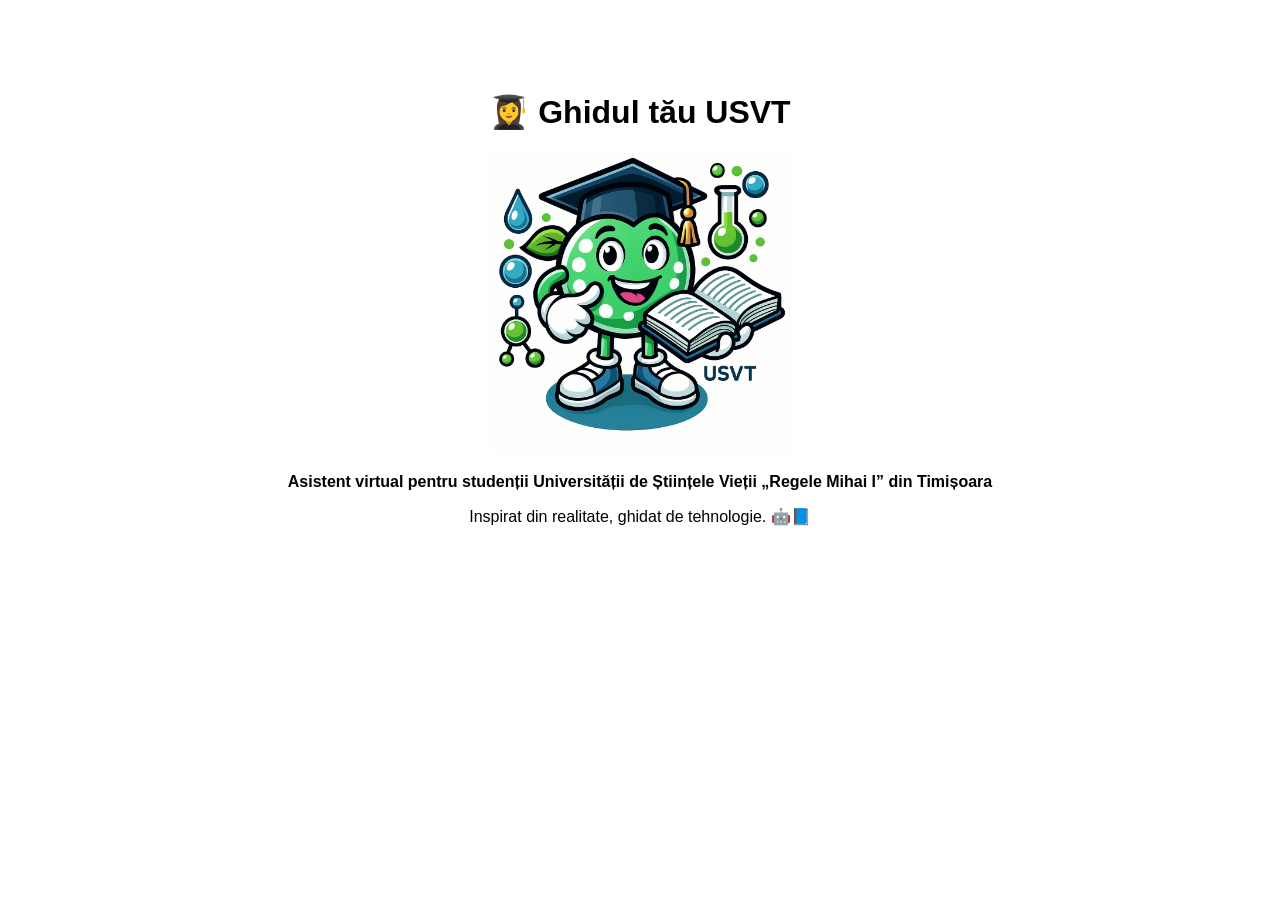
==== index.html @ 1b0dd939 "Adăugat fișier index.html Primul fișier HTML pentru afișarea publică a proiectului Ghidul tău USVT p" ====
<!DOCTYPE html>
<html lang="ro">
<head>
  <meta charset="UTF-8">
  <meta name="viewport" content="width=device-width, initial-scale=1.0">
  <title>Ghidul tău USVT</title>
</head>
<body style="font-family: sans-serif; text-align: center; padding: 4em;">
  <h1>👩‍🎓 Ghidul tău USVT</h1>
  <img src="ghidul-tau-usvt.png" alt="Ghidul tău USVT" style="max-width: 300px;">
  <p><strong>Asistent virtual pentru studenții Universității de Științele Vieții „Regele Mihai I” din Timișoara</strong></p>
  <p>Inspirat din realitate, ghidat de tehnologie. 🤖📘</p>
</body>
</html>
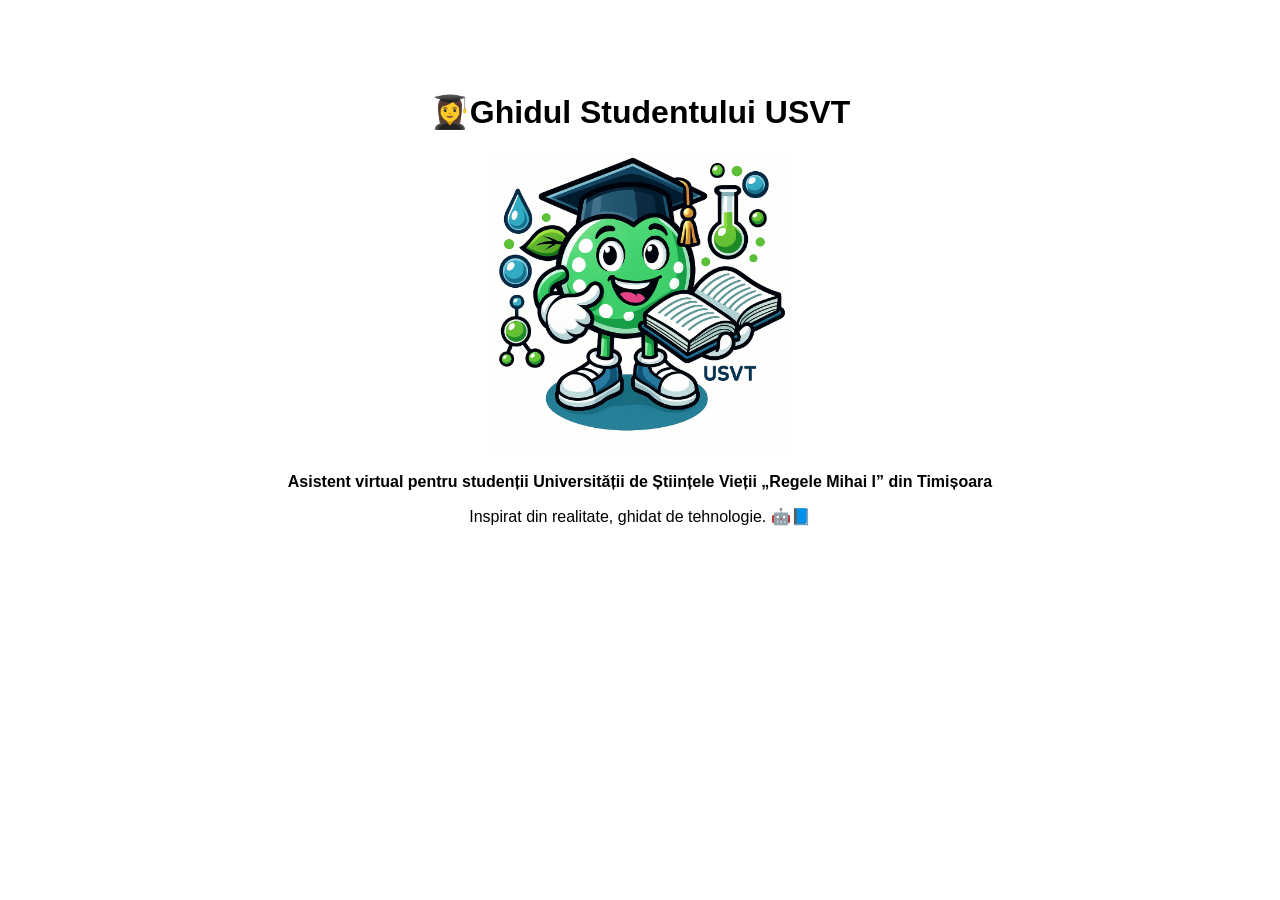
==== commit c717c564: "Update header text for USVT guide" ====
--- a/index.html
+++ b/index.html
@@ -6,7 +6,7 @@
   <title>Ghidul tău USVT</title>
 </head>
 <body style="font-family: sans-serif; text-align: center; padding: 4em;">
-  <h1>👩‍🎓 Ghidul tău USVT</h1>
+  <h1>👩‍🎓Ghidul Studentului USVT</h1>
   <img src="ghidul-tau-usvt.png" alt="Ghidul tău USVT" style="max-width: 300px;">
   <p><strong>Asistent virtual pentru studenții Universității de Științele Vieții „Regele Mihai I” din Timișoara</strong></p>
   <p>Inspirat din realitate, ghidat de tehnologie. 🤖📘</p>
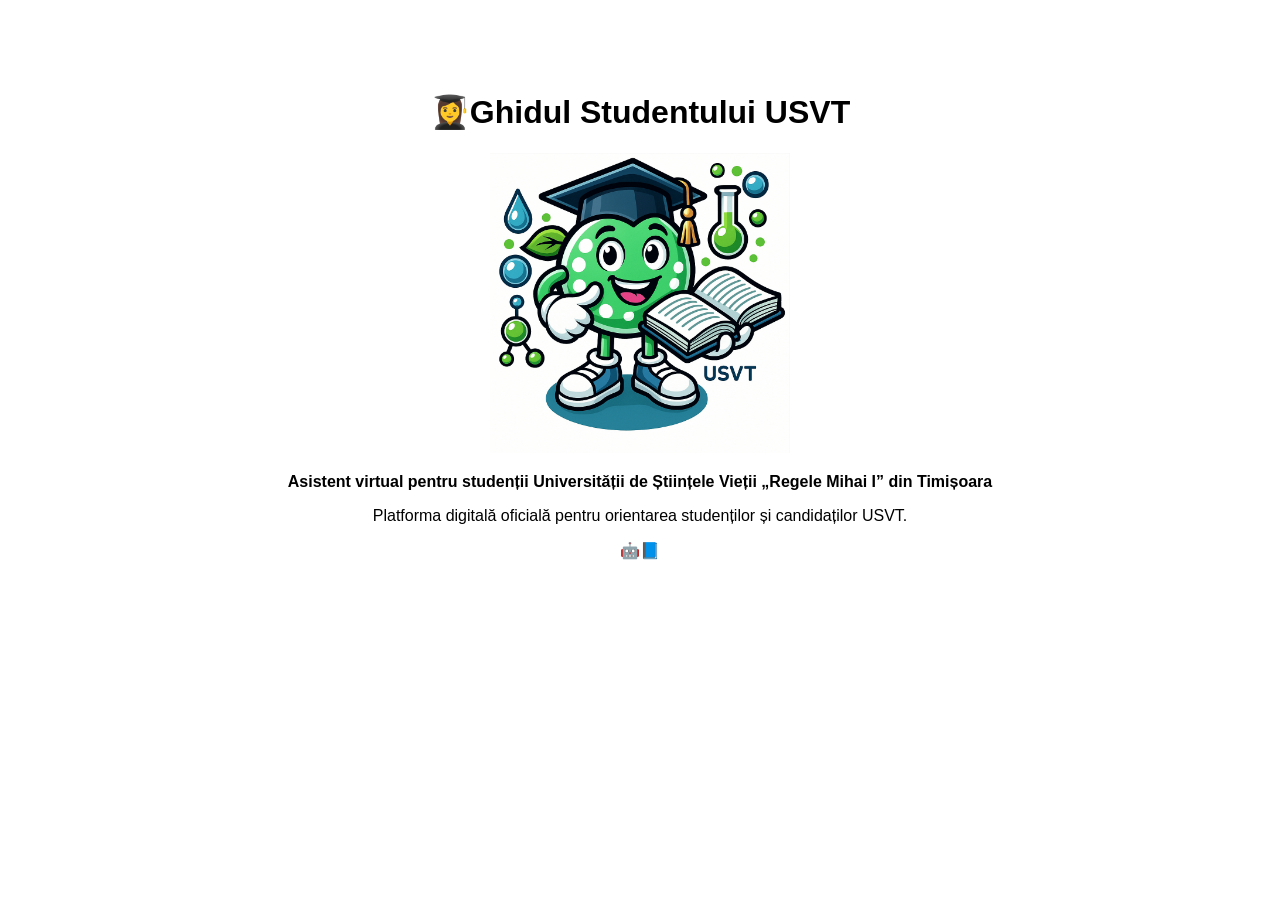
==== commit 1bdbc0f4: "Update description in index.html" ====
--- a/index.html
+++ b/index.html
@@ -3,12 +3,12 @@
 <head>
   <meta charset="UTF-8">
   <meta name="viewport" content="width=device-width, initial-scale=1.0">
-  <title>Ghidul tău USVT</title>
+  <title>Ghidul Studentului USVT</title>
 </head>
 <body style="font-family: sans-serif; text-align: center; padding: 4em;">
   <h1>👩‍🎓Ghidul Studentului USVT</h1>
   <img src="ghidul-tau-usvt.png" alt="Ghidul tău USVT" style="max-width: 300px;">
   <p><strong>Asistent virtual pentru studenții Universității de Științele Vieții „Regele Mihai I” din Timișoara</strong></p>
-  <p>Inspirat din realitate, ghidat de tehnologie. 🤖📘</p>
+  <p> <p>Platforma digitală oficială pentru orientarea studenților și candidaților USVT.</p> 🤖📘</p>
 </body>
 </html>
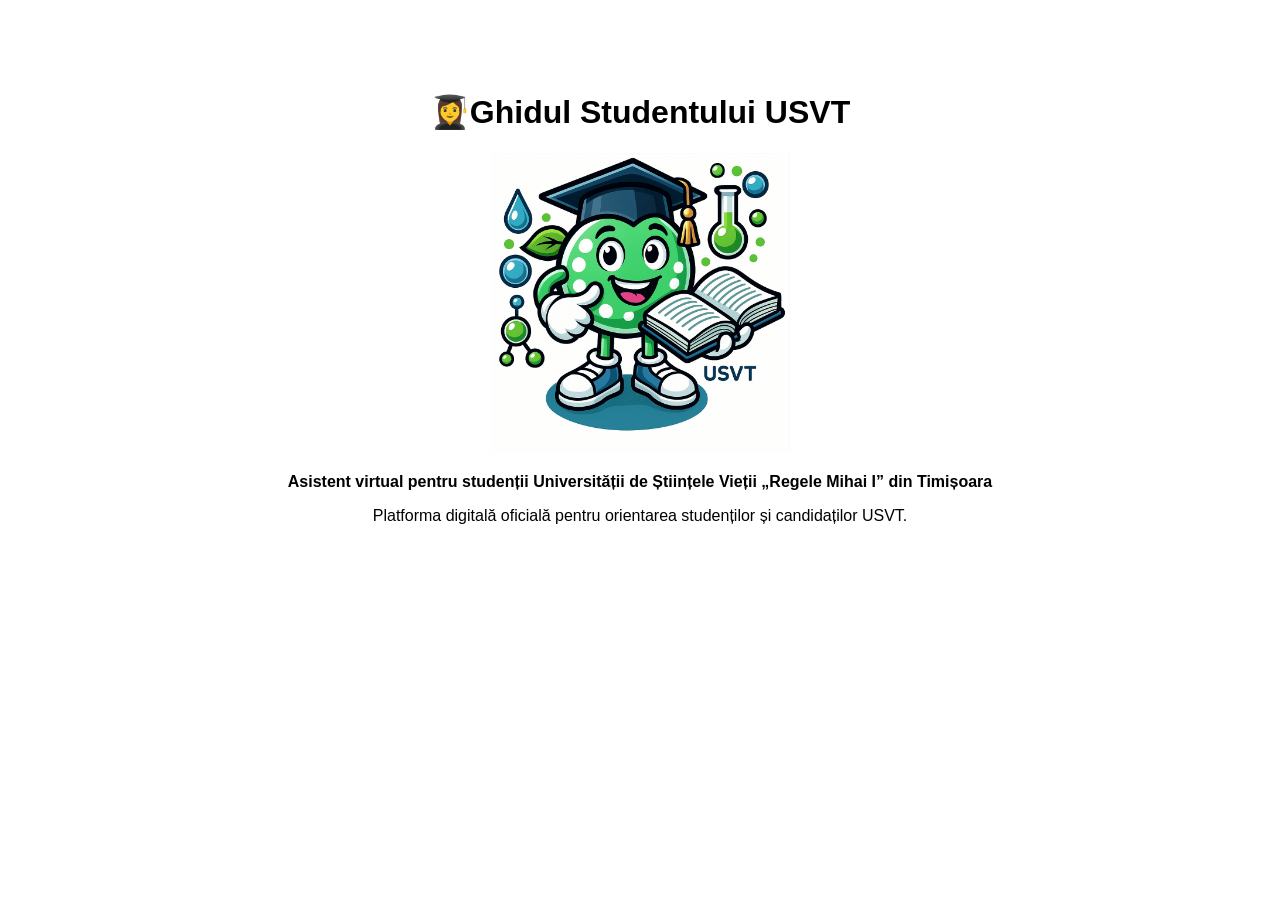
==== commit 54688626: "Add Tawk.to live chat script and clean up HTML Adaugare chat USVT" ====
--- a/index.html
+++ b/index.html
@@ -9,6 +9,22 @@
   <h1>👩‍🎓Ghidul Studentului USVT</h1>
   <img src="ghidul-tau-usvt.png" alt="Ghidul tău USVT" style="max-width: 300px;">
   <p><strong>Asistent virtual pentru studenții Universității de Științele Vieții „Regele Mihai I” din Timișoara</strong></p>
-  <p> <p>Platforma digitală oficială pentru orientarea studenților și candidaților USVT.</p> 🤖📘</p>
+ <p>Platforma digitală oficială pentru orientarea studenților și candidaților USVT.</p>
+
+<!--Start of Tawk.to Script-->
+<script type="text/javascript">
+var Tawk_API=Tawk_API||{}, Tawk_LoadStart=new Date();
+(function(){
+var s1=document.createElement("script"),s0=document.getElementsByTagName("script")[0];
+s1.async=true;
+s1.src='https://embed.tawk.to/....';
+s1.charset='UTF-8';
+s1.setAttribute('crossorigin','*');
+s0.parentNode.insertBefore(s1,s0);
+})();
+</script>
+<!--End of Tawk.to Script-->
+
 </body>
 </html>
+
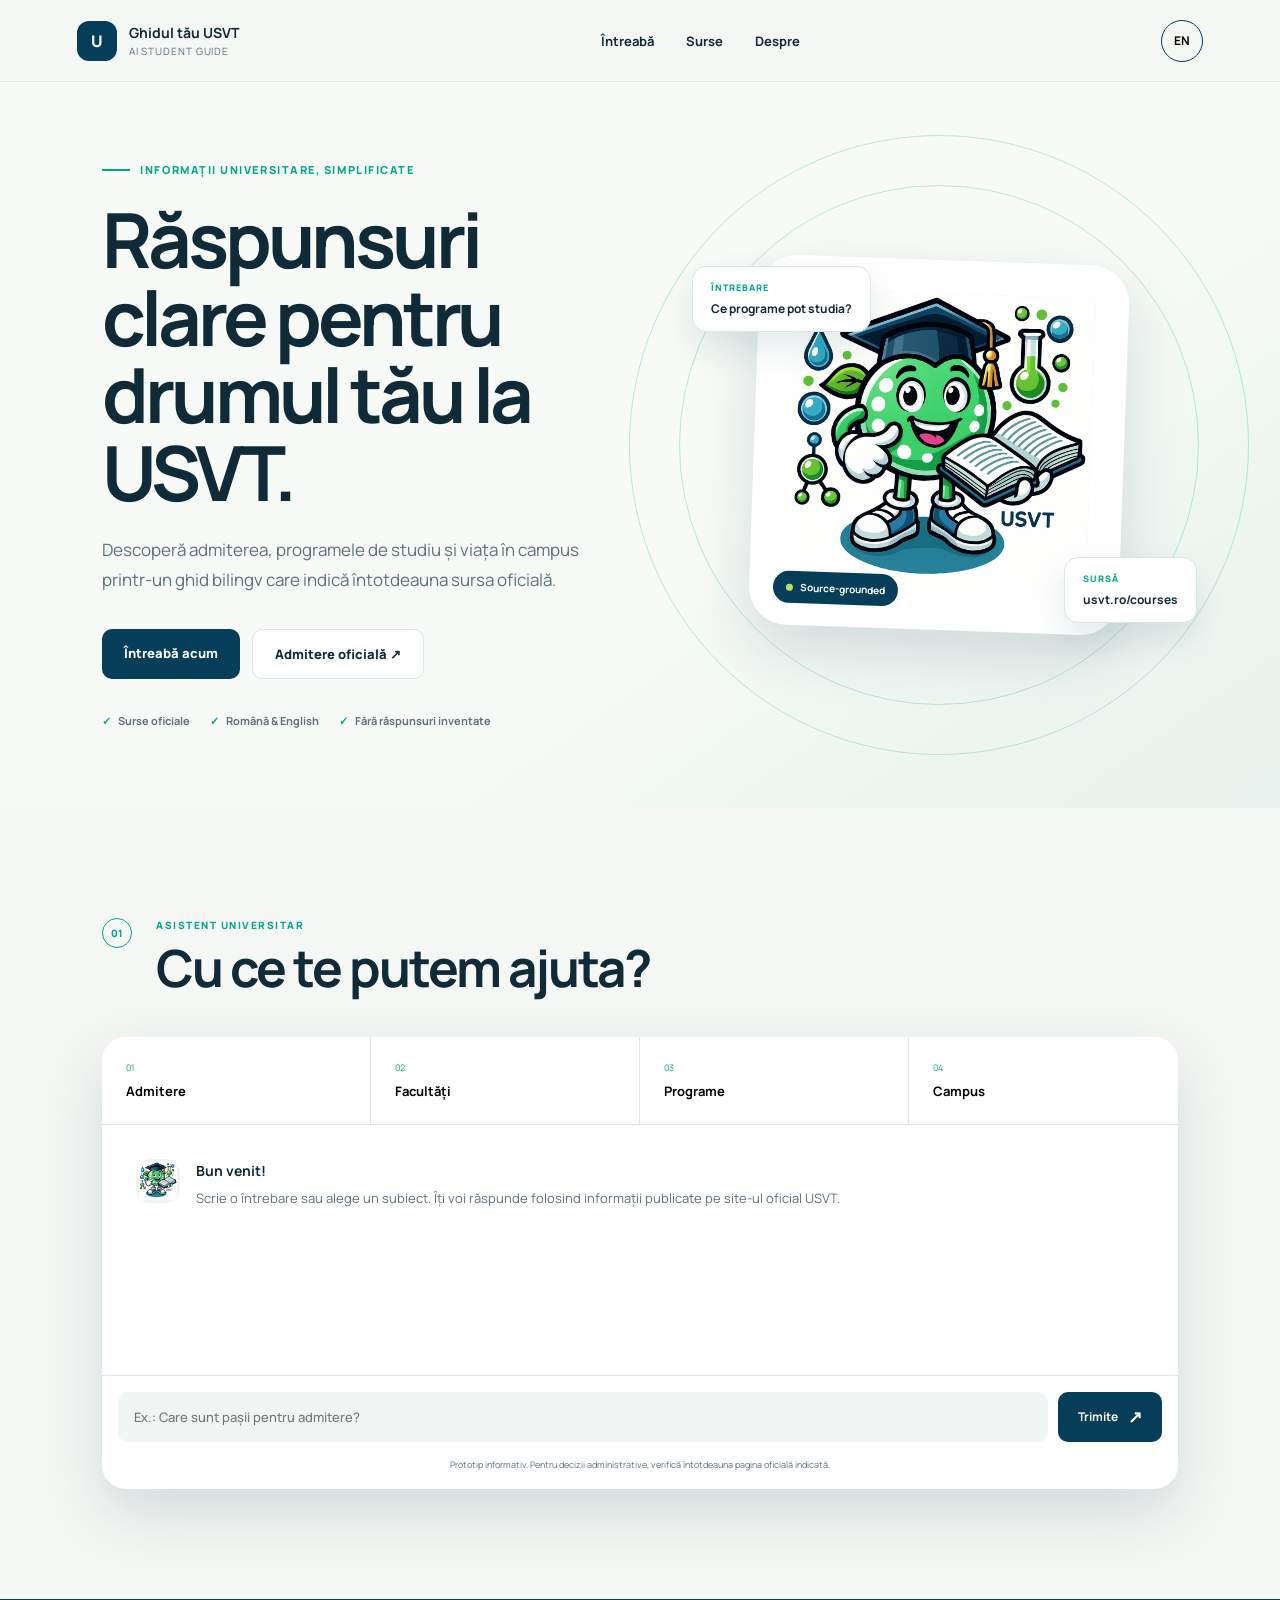
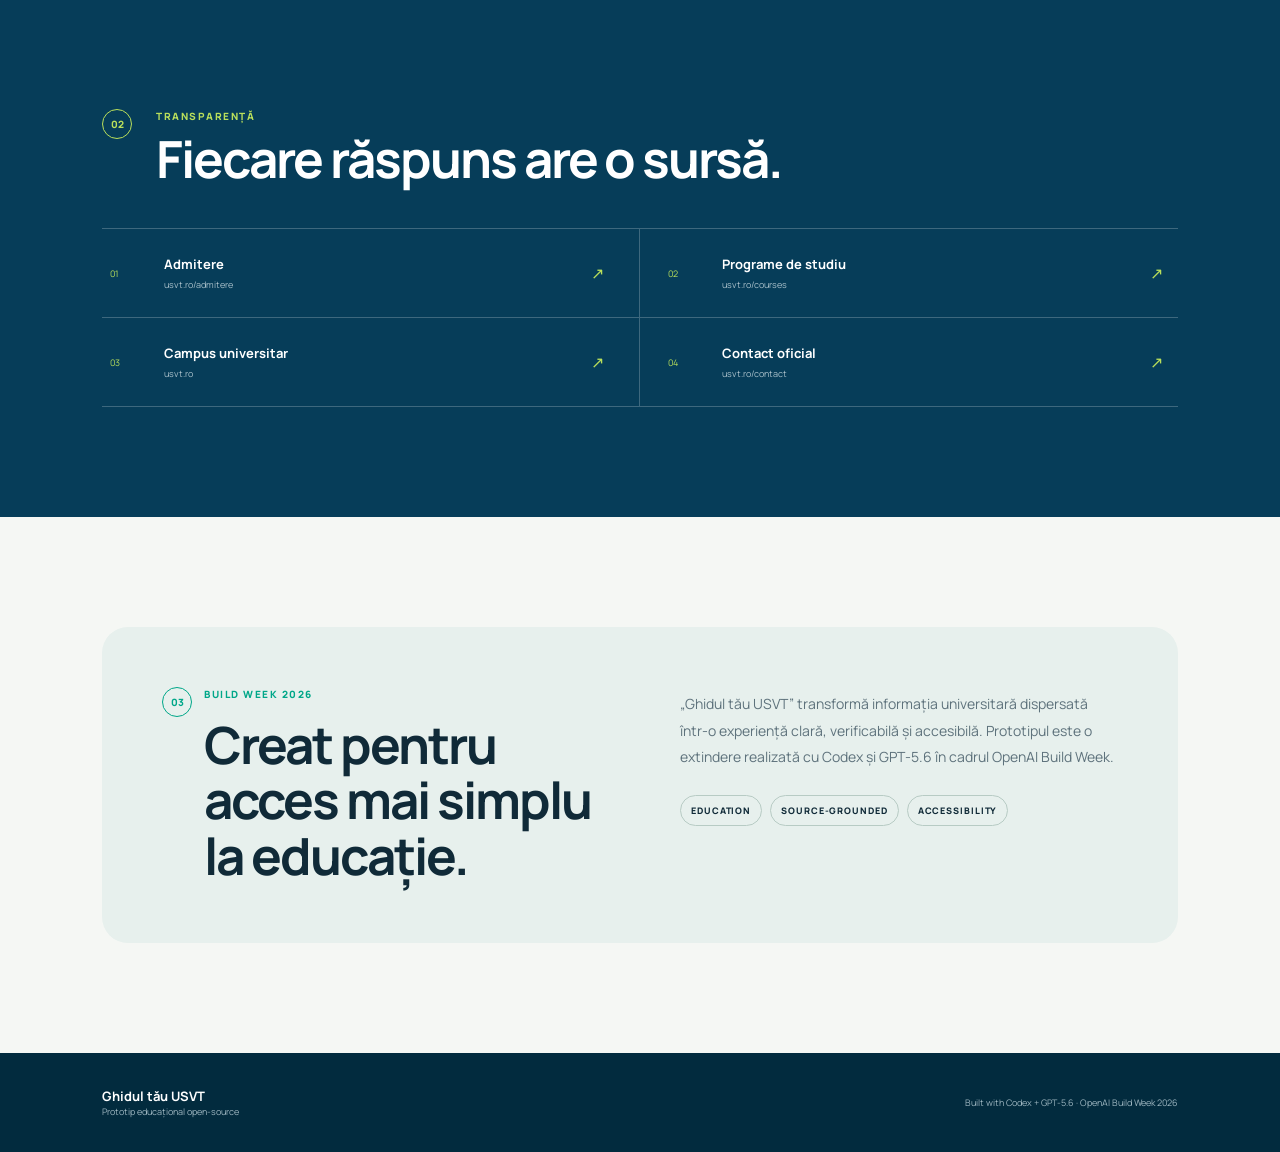
==== commit eace6141: "Build Week 2026: add bilingual source-grounded student guide" ====
--- a/index.html
+++ b/index.html
@@ -1,30 +1,111 @@
-<!DOCTYPE html>
+<!doctype html>
 <html lang="ro">
 <head>
   <meta charset="UTF-8">
   <meta name="viewport" content="width=device-width, initial-scale=1.0">
-  <title>Ghidul Studentului USVT</title>
+  <meta name="description" content="Ghid bilingv, bazat pe surse oficiale, pentru admitere, programe și viața în campus la USVT.">
+  <meta name="theme-color" content="#063d59">
+  <title>Ghidul tău USVT – AI Student Guide</title>
+  <link rel="preconnect" href="https://fonts.googleapis.com">
+  <link rel="preconnect" href="https://fonts.gstatic.com" crossorigin>
+  <link href="https://fonts.googleapis.com/css2?family=Manrope:wght@400;500;600;700;800&display=swap" rel="stylesheet">
+  <link rel="stylesheet" href="styles.css">
 </head>
-<body style="font-family: sans-serif; text-align: center; padding: 4em;">
-  <h1>👩‍🎓Ghidul Studentului USVT</h1>
-  <img src="ghidul-tau-usvt.png" alt="Ghidul tău USVT" style="max-width: 300px;">
-  <p><strong>Asistent virtual pentru studenții Universității de Științele Vieții „Regele Mihai I” din Timișoara</strong></p>
- <p>Platforma digitală oficială pentru orientarea studenților și candidaților USVT.</p>
+<body>
+  <a class="skip-link" href="#assistant">Sari la asistent</a>
+  <header class="site-header">
+    <a class="brand" href="#top" aria-label="Ghidul tău USVT">
+      <span class="brand-mark">U</span>
+      <span><strong>Ghidul tău USVT</strong><small>AI Student Guide</small></span>
+    </a>
+    <nav aria-label="Navigare principală">
+      <a href="#assistant" data-i18n="navAsk">Întreabă</a>
+      <a href="#sources" data-i18n="navSources">Surse</a>
+      <a href="#about" data-i18n="navAbout">Despre</a>
+    </nav>
+    <button class="language-toggle" id="languageToggle" type="button" aria-label="Change language">
+      <span id="languageLabel">EN</span>
+    </button>
+  </header>
 
-<!--Start of Tawk.to Script-->
-<script type="text/javascript">
-var Tawk_API=Tawk_API||{}, Tawk_LoadStart=new Date();
-(function(){
-var s1=document.createElement("script"),s0=document.getElementsByTagName("script")[0];
-s1.async=true;
-s1.src='https://embed.tawk.to/....';
-s1.charset='UTF-8';
-s1.setAttribute('crossorigin','*');
-s0.parentNode.insertBefore(s1,s0);
-})();
-</script>
-<!--End of Tawk.to Script-->
+  <main id="top">
+    <section class="hero">
+      <div class="hero-copy">
+        <div class="eyebrow"><span></span><span data-i18n="eyebrow">Informații universitare, simplificate</span></div>
+        <h1 data-i18n="heroTitle">Răspunsuri clare pentru drumul tău la USVT.</h1>
+        <p data-i18n="heroText">Descoperă admiterea, programele de studiu și viața în campus printr-un ghid bilingv care indică întotdeauna sursa oficială.</p>
+        <div class="hero-actions">
+          <a class="button button-primary" href="#assistant" data-i18n="askNow">Întreabă acum</a>
+          <a class="button button-secondary" href="https://usvt.ro/admitere" target="_blank" rel="noopener" data-i18n="officialAdmission">Admitere oficială ↗</a>
+        </div>
+        <div class="trust-row" aria-label="Project principles">
+          <span><i>✓</i><span data-i18n="trust1">Surse oficiale</span></span>
+          <span><i>✓</i><span data-i18n="trust2">Română & English</span></span>
+          <span><i>✓</i><span data-i18n="trust3">Fără răspunsuri inventate</span></span>
+        </div>
+      </div>
+      <div class="hero-visual" aria-hidden="true">
+        <div class="orbit orbit-one"></div><div class="orbit orbit-two"></div>
+        <div class="mascot-card"><img src="ghidul-tau-usvt.png" alt=""><div class="status-pill"><span></span>Source-grounded</div></div>
+        <div class="floating-card card-one"><small data-i18n="cardQuestion">Întrebare</small><strong data-i18n="cardQuestionText">Ce programe pot studia?</strong></div>
+        <div class="floating-card card-two"><small data-i18n="cardSource">Sursă</small><strong>usvt.ro/courses</strong></div>
+      </div>
+    </section>
 
+    <section class="assistant-section" id="assistant">
+      <div class="section-heading">
+        <span class="section-number">01</span>
+        <div><p class="kicker" data-i18n="assistantKicker">Asistent universitar</p><h2 data-i18n="assistantTitle">Cu ce te putem ajuta?</h2></div>
+      </div>
+
+      <div class="assistant-shell">
+        <div class="quick-topics" role="group" aria-label="Întrebări rapide">
+          <button type="button" data-question-ro="Cum mă înscriu la USVT?" data-question-en="How do I apply to USVT?"><span>01</span><b data-i18n="topicAdmission">Admitere</b></button>
+          <button type="button" data-question-ro="Ce facultăți sunt la USVT?" data-question-en="Which faculties does USVT have?"><span>02</span><b data-i18n="topicFaculties">Facultăți</b></button>
+          <button type="button" data-question-ro="Ce programe de studiu există?" data-question-en="What study programs are available?"><span>03</span><b data-i18n="topicPrograms">Programe</b></button>
+          <button type="button" data-question-ro="Ce facilități are campusul?" data-question-en="What facilities does the campus offer?"><span>04</span><b data-i18n="topicCampus">Campus</b></button>
+        </div>
+
+        <div class="conversation" aria-live="polite">
+          <div class="welcome-message" id="welcomeMessage">
+            <div class="bot-avatar"><img src="ghidul-tau-usvt.png" alt=""></div>
+            <div><strong data-i18n="welcomeTitle">Bun venit!</strong><p data-i18n="welcomeText">Scrie o întrebare sau alege un subiect. Îți voi răspunde folosind informații publicate pe site-ul oficial USVT.</p></div>
+          </div>
+          <div id="answerArea"></div>
+        </div>
+
+        <form class="question-form" id="questionForm">
+          <label class="sr-only" for="questionInput">Întrebarea ta</label>
+          <input id="questionInput" type="text" autocomplete="off" maxlength="240" data-i18n-placeholder="questionPlaceholder" placeholder="Ex.: Care sunt pașii pentru admitere?">
+          <button type="submit" aria-label="Trimite întrebarea"><span data-i18n="send">Trimite</span><b>↗</b></button>
+        </form>
+        <p class="assistant-note" data-i18n="assistantNote">Prototip informativ. Pentru decizii administrative, verifică întotdeauna pagina oficială indicată.</p>
+      </div>
+    </section>
+
+    <section class="sources-section" id="sources">
+      <div class="section-heading light">
+        <span class="section-number">02</span>
+        <div><p class="kicker" data-i18n="sourcesKicker">Transparență</p><h2 data-i18n="sourcesTitle">Fiecare răspuns are o sursă.</h2></div>
+      </div>
+      <div class="source-grid">
+        <a href="https://usvt.ro/admitere" target="_blank" rel="noopener"><span>01</span><div><b data-i18n="sourceAdmission">Admitere</b><small>usvt.ro/admitere</small></div><i>↗</i></a>
+        <a href="https://usvt.ro/courses" target="_blank" rel="noopener"><span>02</span><div><b data-i18n="sourcePrograms">Programe de studiu</b><small>usvt.ro/courses</small></div><i>↗</i></a>
+        <a href="https://usvt.ro/" target="_blank" rel="noopener"><span>03</span><div><b data-i18n="sourceCampus">Campus universitar</b><small>usvt.ro</small></div><i>↗</i></a>
+        <a href="https://usvt.ro/contact" target="_blank" rel="noopener"><span>04</span><div><b data-i18n="sourceContact">Contact oficial</b><small>usvt.ro/contact</small></div><i>↗</i></a>
+      </div>
+    </section>
+
+    <section class="about-section" id="about">
+      <div class="about-card">
+        <div><span class="section-number">03</span><p class="kicker" data-i18n="aboutKicker">Build Week 2026</p><h2 data-i18n="aboutTitle">Creat pentru acces mai simplu la educație.</h2></div>
+        <div><p data-i18n="aboutText">„Ghidul tău USVT” transformă informația universitară dispersată într-o experiență clară, verificabilă și accesibilă. Prototipul este o extindere realizată cu Codex și GPT‑5.6 în cadrul OpenAI Build Week.</p><div class="about-tags"><span>Education</span><span>Source-grounded</span><span>Accessibility</span></div></div>
+      </div>
+    </section>
+  </main>
+
+  <footer><div><strong>Ghidul tău USVT</strong><small data-i18n="footerNote">Prototip educațional open-source</small></div><p>Built with Codex + GPT‑5.6 · OpenAI Build Week 2026</p></footer>
+  <script src="data.js"></script>
+  <script src="app.js"></script>
 </body>
 </html>
-
--- a/styles.css
+++ b/styles.css
@@ -0,0 +1,11 @@
+:root{--navy:#063d59;--navy-2:#032c40;--teal:#00a789;--lime:#b9df5b;--paper:#f5f7f4;--white:#fff;--ink:#102a38;--muted:#5e727c;--line:#dce5e3;--shadow:0 24px 60px rgba(4,52,75,.14)}
+*{box-sizing:border-box}html{scroll-behavior:smooth}body{margin:0;font-family:Manrope,Arial,sans-serif;color:var(--ink);background:var(--paper)}a{color:inherit}.skip-link{position:absolute;left:-999px;top:0;background:#fff;padding:12px;z-index:100}.skip-link:focus{left:12px}.sr-only{position:absolute;width:1px;height:1px;padding:0;margin:-1px;overflow:hidden;clip:rect(0,0,0,0);white-space:nowrap;border:0}
+.site-header{height:82px;padding:0 clamp(24px,6vw,96px);display:flex;align-items:center;justify-content:space-between;background:rgba(245,247,244,.94);backdrop-filter:blur(14px);position:sticky;top:0;z-index:20;border-bottom:1px solid rgba(6,61,89,.08)}.brand{display:flex;gap:12px;align-items:center;text-decoration:none}.brand-mark{width:40px;height:40px;border-radius:12px;background:var(--navy);color:#fff;display:grid;place-items:center;font-weight:800}.brand strong,.brand small{display:block}.brand strong{font-size:14px}.brand small{font-size:10px;letter-spacing:.09em;text-transform:uppercase;color:var(--muted);margin-top:2px}.site-header nav{display:flex;gap:32px}.site-header nav a{text-decoration:none;font-size:13px;font-weight:700}.language-toggle{border:1px solid var(--navy);background:transparent;border-radius:50%;width:42px;height:42px;font:700 12px Manrope;cursor:pointer}
+.hero{min-height:680px;padding:80px clamp(24px,8vw,130px);display:grid;grid-template-columns:1.05fr .95fr;align-items:center;gap:72px;overflow:hidden;background:linear-gradient(145deg,#f7faf6 60%,#e6f2ed)}.eyebrow{display:flex;align-items:center;gap:10px;text-transform:uppercase;font-size:11px;font-weight:800;letter-spacing:.14em;color:var(--teal)}.eyebrow>span:first-child{width:28px;height:2px;background:var(--teal)}h1{font-size:clamp(44px,6vw,76px);line-height:1.02;letter-spacing:-.055em;max-width:760px;margin:24px 0}.hero-copy>p{font-size:17px;line-height:1.75;max-width:650px;color:var(--muted)}.hero-actions{display:flex;gap:12px;margin:34px 0}.button{padding:15px 22px;text-decoration:none;border-radius:10px;font-size:13px;font-weight:800}.button-primary{background:var(--navy);color:#fff}.button-secondary{border:1px solid var(--line);background:#fff}.trust-row{display:flex;flex-wrap:wrap;gap:20px;font-size:11px;font-weight:700;color:var(--muted)}.trust-row>span{display:flex;align-items:center;gap:7px}.trust-row i{font-style:normal;color:var(--teal)}
+.hero-visual{height:510px;position:relative;display:grid;place-items:center}.mascot-card{width:min(370px,70vw);aspect-ratio:1;border-radius:38px;background:#fff;box-shadow:var(--shadow);position:relative;display:grid;place-items:center;z-index:2;transform:rotate(2deg)}.mascot-card img{width:82%;height:82%;object-fit:contain}.status-pill{position:absolute;bottom:22px;left:24px;background:var(--navy);color:#fff;border-radius:30px;padding:9px 13px;font-size:10px;font-weight:700;display:flex;gap:7px;align-items:center}.status-pill span{width:7px;height:7px;border-radius:50%;background:var(--lime)}.orbit{position:absolute;border:1px solid rgba(0,167,137,.24);border-radius:50%}.orbit-one{width:520px;height:520px}.orbit-two{width:620px;height:620px}.floating-card{position:absolute;background:#fff;border:1px solid var(--line);border-radius:14px;padding:14px 18px;box-shadow:0 16px 34px rgba(6,61,89,.11);z-index:3}.floating-card small,.floating-card strong{display:block}.floating-card small{font-size:9px;color:var(--teal);font-weight:800;text-transform:uppercase;letter-spacing:.12em}.floating-card strong{font-size:12px;margin-top:6px}.card-one{left:-2%;top:15%}.card-two{right:-4%;bottom:15%}
+.assistant-section{padding:110px clamp(24px,8vw,130px)}.section-heading{display:flex;gap:24px;align-items:flex-start;margin-bottom:42px}.section-number{font-size:10px;font-weight:800;color:var(--teal);border:1px solid var(--teal);border-radius:50%;width:30px;height:30px;display:grid;place-items:center;flex:0 0 auto}.kicker{margin:0 0 8px;text-transform:uppercase;letter-spacing:.15em;font-size:10px;font-weight:800;color:var(--teal)}h2{margin:0;font-size:clamp(32px,4vw,52px);line-height:1.08;letter-spacing:-.04em}.assistant-shell{max-width:1100px;margin:auto;background:#fff;border-radius:24px;box-shadow:var(--shadow);overflow:hidden}.quick-topics{display:grid;grid-template-columns:repeat(4,1fr);border-bottom:1px solid var(--line)}.quick-topics button{background:#fff;border:0;border-right:1px solid var(--line);padding:24px;text-align:left;cursor:pointer;font-family:inherit;transition:.2s}.quick-topics button:last-child{border-right:0}.quick-topics button:hover,.quick-topics button:focus{background:#eef8f4;outline:none}.quick-topics span{display:block;font-size:9px;color:var(--teal);margin-bottom:8px}.quick-topics b{font-size:13px}.conversation{min-height:250px;padding:34px}.welcome-message,.answer-card{display:flex;gap:16px;max-width:860px}.bot-avatar{width:44px;height:44px;border-radius:14px;background:#edf6f2;display:grid;place-items:center;flex:0 0 auto}.bot-avatar img{width:38px;height:38px;object-fit:contain}.welcome-message strong{font-size:14px}.welcome-message p{margin:6px 0;color:var(--muted);font-size:13px;line-height:1.7}.answer-card{margin-top:22px}.answer-body{background:#f4f8f6;border-radius:6px 18px 18px 18px;padding:18px 20px}.answer-body p{font-size:13px;line-height:1.7;margin:0 0 14px}.source-link{display:inline-flex;align-items:center;gap:7px;font-size:10px;font-weight:800;color:var(--navy);text-decoration:none;border-top:1px solid var(--line);padding-top:12px;width:100%}.source-link span{color:var(--teal)}.confidence{font-size:9px;color:var(--muted);margin-top:8px}.question-form{border-top:1px solid var(--line);padding:16px;display:flex;gap:10px}.question-form input{flex:1;border:0;background:#f1f5f3;border-radius:10px;padding:16px;font:500 13px Manrope;outline:0}.question-form input:focus{box-shadow:0 0 0 2px var(--teal)}.question-form button{border:0;border-radius:10px;background:var(--navy);color:#fff;padding:0 20px;font:700 12px Manrope;cursor:pointer;display:flex;gap:10px;align-items:center}.question-form button b{font-size:17px}.assistant-note{text-align:center;font-size:9px;color:var(--muted);padding:0 20px 18px;margin:0}
+.sources-section{background:var(--navy);color:#fff;padding:110px clamp(24px,8vw,130px)}.section-heading.light .kicker,.section-heading.light .section-number{color:var(--lime);border-color:var(--lime)}.source-grid{display:grid;grid-template-columns:1fr 1fr;max-width:1100px;margin:auto;border-top:1px solid rgba(255,255,255,.22)}.source-grid a{display:grid;grid-template-columns:40px 1fr 20px;align-items:center;gap:14px;text-decoration:none;padding:26px 8px;border-bottom:1px solid rgba(255,255,255,.22)}.source-grid a:nth-child(odd){border-right:1px solid rgba(255,255,255,.22);padding-right:28px}.source-grid a:nth-child(even){padding-left:28px}.source-grid span{font-size:9px;color:var(--lime)}.source-grid b,.source-grid small{display:block}.source-grid b{font-size:13px}.source-grid small{font-size:9px;color:#a9c0ca;margin-top:5px}.source-grid i{font-style:normal;color:var(--lime)}
+.about-section{padding:110px clamp(24px,8vw,130px)}.about-card{max-width:1100px;margin:auto;display:grid;grid-template-columns:1fr 1fr;gap:80px;padding:60px;background:#e7f0ed;border-radius:26px}.about-card>div:first-child{display:grid;grid-template-columns:42px 1fr;align-content:start}.about-card>div:first-child .kicker,.about-card>div:first-child h2{grid-column:2}.about-card>div:last-child p{font-size:14px;line-height:1.9;color:var(--muted);margin-top:4px}.about-tags{display:flex;gap:8px;flex-wrap:wrap;margin-top:24px}.about-tags span{font-size:9px;text-transform:uppercase;letter-spacing:.1em;font-weight:800;border:1px solid #b7cbc4;border-radius:20px;padding:8px 10px}footer{padding:34px clamp(24px,8vw,130px);display:flex;justify-content:space-between;align-items:center;background:#022b3e;color:#fff}footer strong,footer small{display:block}footer strong{font-size:13px}footer small,footer p{font-size:9px;color:#9eb6c0}
+@media(max-width:900px){.site-header nav{display:none}.hero{grid-template-columns:1fr;padding-top:60px}.hero-visual{height:460px}.quick-topics{grid-template-columns:1fr 1fr}.quick-topics button:nth-child(2){border-right:0}.source-grid,.about-card{grid-template-columns:1fr}.source-grid a:nth-child(odd){border-right:0;padding-right:8px}.source-grid a:nth-child(even){padding-left:8px}.about-card{gap:36px;padding:36px}.card-one{left:0}.card-two{right:0}}
+@media(max-width:560px){.site-header{padding:0 18px}.hero,.assistant-section,.sources-section,.about-section{padding-left:18px;padding-right:18px}.hero{min-height:auto;padding-top:50px;padding-bottom:50px}.hero-actions{flex-direction:column}.button{text-align:center}.hero-visual{height:380px}.mascot-card{width:270px}.orbit-one{width:340px;height:340px}.orbit-two{width:400px;height:400px}.floating-card{display:none}.quick-topics{grid-template-columns:1fr 1fr}.quick-topics button{padding:18px}.conversation{padding:24px 18px}.question-form button span{display:none}.about-card{padding:28px 22px}.about-card>div:first-child{display:block}.about-card>div:first-child h2{margin-top:14px}footer{flex-direction:column;align-items:flex-start;gap:12px}}
+@media(prefers-reduced-motion:reduce){html{scroll-behavior:auto}*{transition:none!important}}
